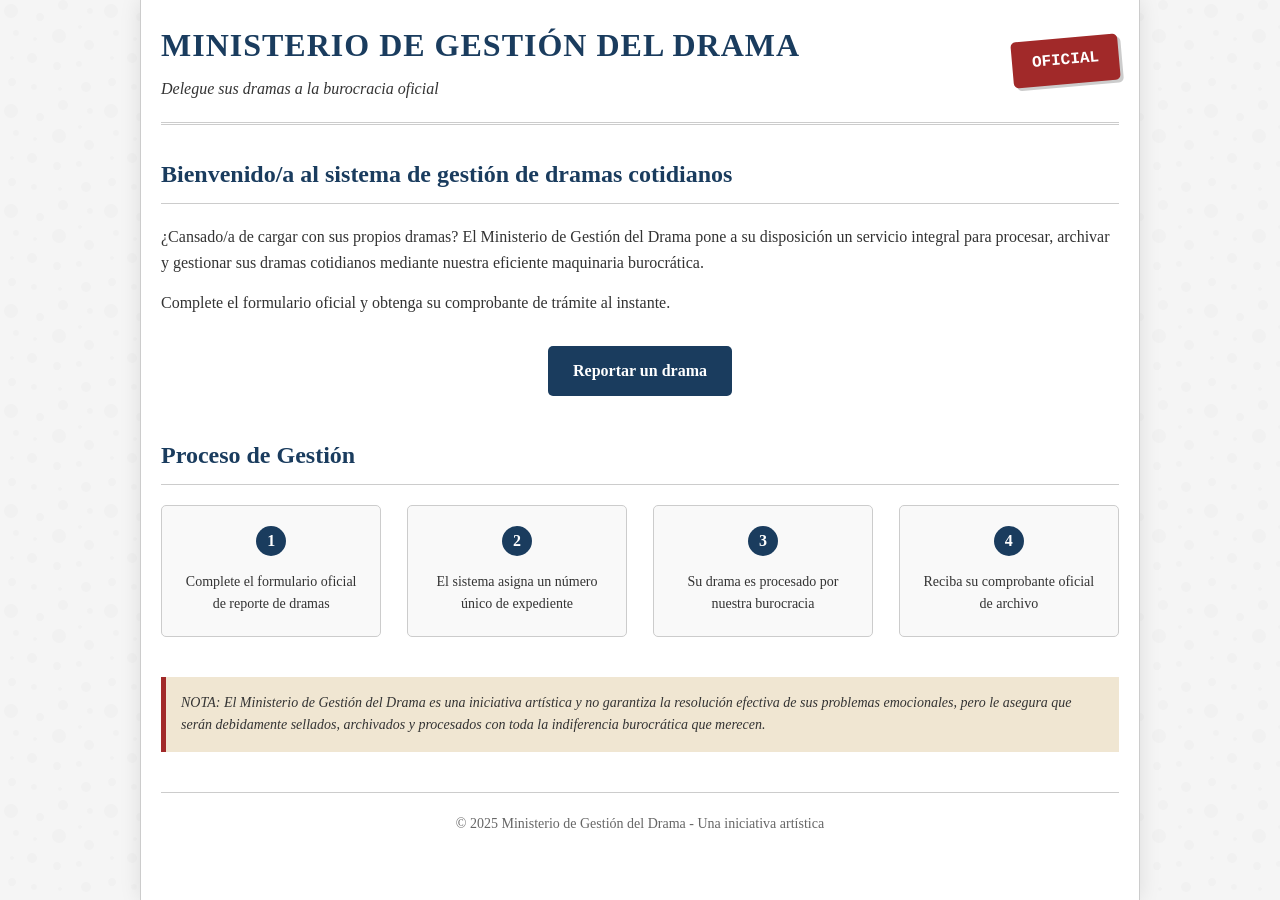
==== index.html @ ed33182b "primera version de la portada y del formulario de gestion" ====
<!DOCTYPE html>
<html lang="es">
<head>
    <meta charset="UTF-8">
    <meta name="viewport" content="width=device-width, initial-scale=1.0">
    <title>Ministerio de Gestión del Drama</title>
    <link rel="stylesheet" href="styles.css">
</head>
<body>
    <div class="container">
        <header>
            <div class="header-content">
                <div class="logo">
                    <h1>Ministerio de Gestión del Drama</h1>
                    <p class="tagline">Delegue sus dramas a la burocracia oficial</p>
                </div>
                <div class="stamp">OFICIAL</div>
            </div>
        </header>
        
        <main>
            <section class="intro">
                <h2>Bienvenido/a al sistema de gestión de dramas cotidianos</h2>
                <p>¿Cansado/a de cargar con sus propios dramas? El Ministerio de Gestión del Drama pone a su disposición
                    un servicio integral para procesar, archivar y gestionar sus dramas cotidianos mediante nuestra
                    eficiente maquinaria burocrática.</p>
                <p>Complete el formulario oficial y obtenga su comprobante de trámite al instante.</p>
                
                <div class="cta-button">
                    <a href="formulario-drama.html" class="button">Reportar un drama</a>
                </div>
            </section>
            
            <section class="process">
                <h2>Proceso de Gestión</h2>
                <div class="steps">
                    <div class="step">
                        <div class="step-number">1</div>
                        <div class="step-desc">Complete el formulario oficial de reporte de dramas</div>
                    </div>
                    <div class="step">
                        <div class="step-number">2</div>
                        <div class="step-desc">El sistema asigna un número único de expediente</div>
                    </div>
                    <div class="step">
                        <div class="step-number">3</div>
                        <div class="step-desc">Su drama es procesado por nuestra burocracia</div>
                    </div>
                    <div class="step">
                        <div class="step-number">4</div>
                        <div class="step-desc">Reciba su comprobante oficial de archivo</div>
                    </div>
                </div>
            </section>
            
            <section class="disclaimer">
                <p>NOTA: El Ministerio de Gestión del Drama es una iniciativa artística y no garantiza la resolución efectiva
                    de sus problemas emocionales, pero le asegura que serán debidamente sellados, archivados y procesados con toda
                    la indiferencia burocrática que merecen.</p>
            </section>
        </main>
        
        <footer>
            <p>© 2025 Ministerio de Gestión del Drama - Una iniciativa artística</p>
        </footer>
    </div>
</body>
</html>
---- styles.css ----
/* Estilos generales */
:root {
    --primary-color: #1a3c5e;
    --secondary-color: #a12929;
    --accent-color: #f0e6d2;
    --text-color: #333;
    --light-bg: #f9f9f9;
    --border-color: #ccc;
}

* {
    margin: 0;
    padding: 0;
    box-sizing: border-box;
}

body {
    font-family: 'Times New Roman', Times, serif;
    color: var(--text-color);
    line-height: 1.6;
    background-color: #f5f5f5;
    background-image: url("data:image/svg+xml,%3Csvg width='100' height='100' viewBox='0 0 100 100' xmlns='http://www.w3.org/2000/svg'%3E%3Cpath d='M11 18c3.866 0 7-3.134 7-7s-3.134-7-7-7-7 3.134-7 7 3.134 7 7 7zm48 25c3.866 0 7-3.134 7-7s-3.134-7-7-7-7 3.134-7 7 3.134 7 7 7zm-43-7c1.657 0 3-1.343 3-3s-1.343-3-3-3-3 1.343-3 3 1.343 3 3 3zm63 31c1.657 0 3-1.343 3-3s-1.343-3-3-3-3 1.343-3 3 1.343 3 3 3zM34 90c1.657 0 3-1.343 3-3s-1.343-3-3-3-3 1.343-3 3 1.343 3 3 3zm56-76c1.657 0 3-1.343 3-3s-1.343-3-3-3-3 1.343-3 3 1.343 3 3 3zM12 86c2.21 0 4-1.79 4-4s-1.79-4-4-4-4 1.79-4 4 1.79 4 4 4zm28-65c2.21 0 4-1.79 4-4s-1.79-4-4-4-4 1.79-4 4 1.79 4 4 4zm23-11c2.76 0 5-2.24 5-5s-2.24-5-5-5-5 2.24-5 5 2.24 5 5 5zm-6 60c2.21 0 4-1.79 4-4s-1.79-4-4-4-4 1.79-4 4 1.79 4 4 4zm29 22c2.76 0 5-2.24 5-5s-2.24-5-5-5-5 2.24-5 5 2.24 5 5 5zM32 63c2.76 0 5-2.24 5-5s-2.24-5-5-5-5 2.24-5 5 2.24 5 5 5zm57-13c2.76 0 5-2.24 5-5s-2.24-5-5-5-5 2.24-5 5 2.24 5 5 5zm-9-21c1.105 0 2-.895 2-2s-.895-2-2-2-2 .895-2 2 .895 2 2 2zM60 91c1.105 0 2-.895 2-2s-.895-2-2-2-2 .895-2 2 .895 2 2 2zM35 41c1.105 0 2-.895 2-2s-.895-2-2-2-2 .895-2 2 .895 2 2 2zM12 60c1.105 0 2-.895 2-2s-.895-2-2-2-2 .895-2 2 .895 2 2 2z' fill='%23e0e0e0' fill-opacity='0.2' fill-rule='evenodd'/%3E%3C/svg%3E");
}

.container {
    max-width: 1000px;
    margin: 0 auto;
    padding: 20px;
    background-color: white;
    box-shadow: 0 0 20px rgba(0, 0, 0, 0.1);
    border-left: 1px solid var(--border-color);
    border-right: 1px solid var(--border-color);
    min-height: 100vh;
}

/* Encabezado */
header {
    border-bottom: 3px double var(--border-color);
    margin-bottom: 30px;
    padding-bottom: 20px;
}

.header-content {
    display: flex;
    justify-content: space-between;
    align-items: center;
}

.logo h1 {
    color: var(--primary-color);
    font-size: 32px;
    text-transform: uppercase;
    letter-spacing: 1px;
    margin-bottom: 5px;
}

.tagline {
    font-style: italic;
    color: var(--text-color);
    font-size: 16px;
}

.stamp {
    background-color: var(--secondary-color);
    color: white;
    padding: 10px 20px;
    font-weight: bold;
    border-radius: 5px;
    transform: rotate(-5deg);
    box-shadow: 3px 3px 0 rgba(0, 0, 0, 0.2);
    font-family: 'Courier New', Courier, monospace;
}

/* Secciones principales */
section {
    margin-bottom: 40px;
}

h2 {
    color: var(--primary-color);
    border-bottom: 1px solid var(--border-color);
    padding-bottom: 10px;
    margin-bottom: 20px;
}

.intro p {
    margin-bottom: 15px;
}

/* Botones */
.cta-button {
    text-align: center;
    margin: 30px 0;
}

.button {
    display: inline-block;
    background-color: var(--primary-color);
    color: white;
    padding: 12px 25px;
    text-decoration: none;
    border-radius: 5px;
    font-weight: bold;
    transition: background-color 0.3s;
    cursor: pointer;
    border: none;
    font-family: inherit;
    font-size: 16px;
}

.button:hover {
    background-color: #2a5985;
}

.button-secondary {
    background-color: #6c757d;
}

.button-secondary:hover {
    background-color: #5a6268;
}

/* Pasos del proceso */
.steps {
    display: flex;
    justify-content: space-between;
    margin-top: 20px;
    flex-wrap: wrap;
}

.step {
    width: 23%;
    text-align: center;
    background-color: var(--light-bg);
    padding: 20px;
    border: 1px solid var(--border-color);
    border-radius: 5px;
    position: relative;
}

.step-number {
    width: 30px;
    height: 30px;
    background-color: var(--primary-color);
    color: white;
    border-radius: 50%;
    display: flex;
    justify-content: center;
    align-items: center;
    margin: 0 auto 15px;
    font-weight: bold;
}

.step-desc {
    font-size: 14px;
}

/* Notas y disclaimers */
.disclaimer {
    background-color: var(--accent-color);
    padding: 15px;
    border-left: 5px solid var(--secondary-color);
    font-size: 14px;
    font-style: italic;
}

/* Formulario */
.form-section {
    background-color: white;
    padding: 30px;
    border: 1px solid var(--border-color);
    border-radius: 5px;
}

.instructions {
    margin-bottom: 25px;
    font-style: italic;
}

.form-group {
    margin-bottom: 20px;
}

label {
    display: block;
    margin-bottom: 8px;
    font-weight: bold;
}

input[type="text"],
input[type="date"],
select,
textarea {
    width: 100%;
    padding: 10px;
    border: 1px solid var(--border-color);
    border-radius: 4px;
    font-family: inherit;
    font-size: 16px;
}
input[type="range"] {
    width: 100%;
}

.range-labels {
    display: flex;
    justify-content: space-between;
    margin-top: 5px;
    font-size: 12px;
}

.selected-value {
    text-align: center;
    margin-top: 5px;
    font-weight: bold;
}

.checkbox-group {
    display: flex;
    flex-wrap: wrap;
}

.checkbox-group label {
    margin-right: 15px;
    margin-bottom: 10px;
    font-weight: normal;
    display: flex;
    align-items: center;
}

.checkbox-group input[type="checkbox"] {
    margin-right: 5px;
}

.acceptance {
    background-color: var(--light-bg);
    padding: 15px;
    border-radius: 4px;
}

.form-actions {
    display: flex;
    justify-content: space-between;
    margin-top: 30px;
}

/* Footer */
footer {
    margin-top: 40px;
    padding-top: 20px;
    border-top: 1px solid var(--border-color);
    text-align: center;
    font-size: 14px;
    color: #666;
}

footer a {
    color: var(--primary-color);
    text-decoration: none;
}

footer a:hover {
    text-decoration: underline;
}

/* Estilos para PDF */
#pdfTemplate {
    font-family: 'Times New Roman', Times, serif;
    color: #000;
    line-height: 1.5;
}

/* Media queries para responsividad */
@media (max-width: 768px) {
    .header-content {
        flex-direction: column;
        text-align: center;
    }
    
    .stamp {
        margin-top: 15px;
    }
    
    .steps {
        flex-direction: column;
    }
    
    .step {
        width: 100%;
        margin-bottom: 15px;
    }
    
    .form-actions {
        flex-direction: column;
    }
    
    button {
        margin-bottom: 10px;
    }
}
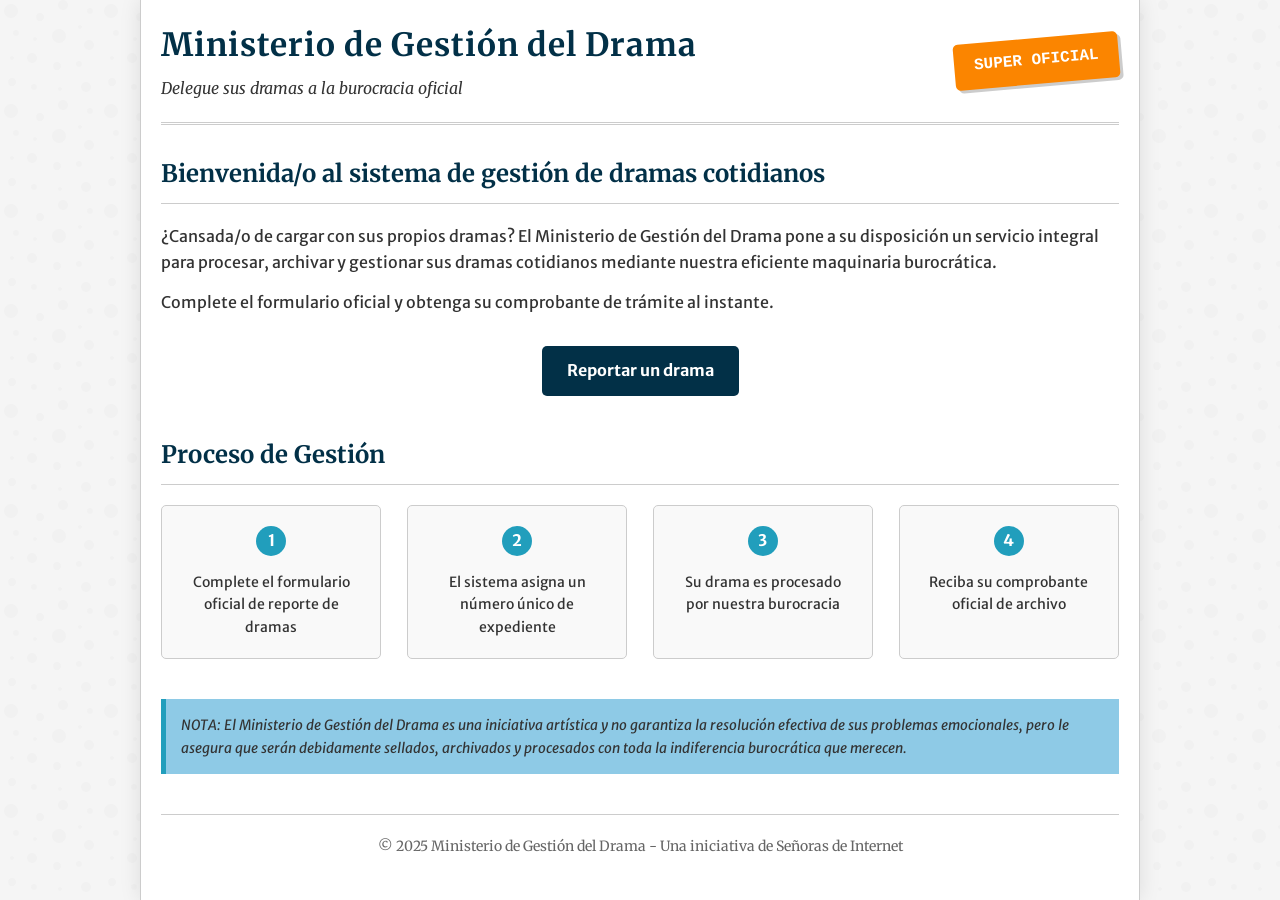
==== commit 7ac33b3f: "cambios de estilos,tipografia y algunos textos" ====
--- a/index.html
+++ b/index.html
@@ -4,6 +4,9 @@
     <meta charset="UTF-8">
     <meta name="viewport" content="width=device-width, initial-scale=1.0">
     <title>Ministerio de Gestión del Drama</title>
+    <link rel="preconnect" href="https://fonts.googleapis.com">
+    <link rel="preconnect" href="https://fonts.gstatic.com" crossorigin>
+    <link href="https://fonts.googleapis.com/css2?family=Merriweather+Sans:ital,wght@0,300..800;1,300..800&family=Merriweather:ital,opsz,wght@0,18..144,300..900;1,18..144,300..900&display=swap" rel="stylesheet">
     <link rel="stylesheet" href="styles.css">
 </head>
 <body>
@@ -14,14 +17,14 @@
                     <h1>Ministerio de Gestión del Drama</h1>
                     <p class="tagline">Delegue sus dramas a la burocracia oficial</p>
                 </div>
-                <div class="stamp">OFICIAL</div>
+                <div class="stamp">SUPER OFICIAL</div>
             </div>
         </header>
         
         <main>
             <section class="intro">
-                <h2>Bienvenido/a al sistema de gestión de dramas cotidianos</h2>
-                <p>¿Cansado/a de cargar con sus propios dramas? El Ministerio de Gestión del Drama pone a su disposición
+                <h2>Bienvenida/o al sistema de gestión de dramas cotidianos</h2>
+                <p>¿Cansada/o de cargar con sus propios dramas? El Ministerio de Gestión del Drama pone a su disposición
                     un servicio integral para procesar, archivar y gestionar sus dramas cotidianos mediante nuestra
                     eficiente maquinaria burocrática.</p>
                 <p>Complete el formulario oficial y obtenga su comprobante de trámite al instante.</p>
@@ -61,7 +64,7 @@
         </main>
         
         <footer>
-            <p>© 2025 Ministerio de Gestión del Drama - Una iniciativa artística</p>
+            <p>© 2025 Ministerio de Gestión del Drama - Una iniciativa de Señoras de Internet</p>
         </footer>
     </div>
 </body>
--- a/styles.css
+++ b/styles.css
@@ -1,8 +1,10 @@
 /* Estilos generales */
 :root {
-    --primary-color: #1a3c5e;
-    --secondary-color: #a12929;
-    --accent-color: #f0e6d2;
+    --primary-color: #023047;
+    --secondary-color: #ffb703;
+    --accent-color: #fb8500;
+    --secondary-accent-color:#219ebc;
+    --background-accent-color:#8ecae6;
     --text-color: #333;
     --light-bg: #f9f9f9;
     --border-color: #ccc;
@@ -15,7 +17,11 @@
 }
 
 body {
-    font-family: 'Times New Roman', Times, serif;
+    /* font-family: 'Times New Roman', Times, serif; */
+    font-family: "Merriweather Sans", sans-serif;
+    font-optical-sizing: auto;
+    font-weight: 400;
+    font-style: normal;
     color: var(--text-color);
     line-height: 1.6;
     background-color: #f5f5f5;
@@ -38,18 +44,25 @@
     border-bottom: 3px double var(--border-color);
     margin-bottom: 30px;
     padding-bottom: 20px;
+    font-family: "Merriweather", serif;
 }
 
 .header-content {
     display: flex;
     justify-content: space-between;
     align-items: center;
+}
+
+.header-content a {
+    text-decoration: none;
+    color: var(--primary-color);
 }
 
 .logo h1 {
     color: var(--primary-color);
     font-size: 32px;
-    text-transform: uppercase;
+    font-weight: 700;
+    /* text-transform: uppercase; */
     letter-spacing: 1px;
     margin-bottom: 5px;
 }
@@ -61,10 +74,10 @@
 }
 
 .stamp {
-    background-color: var(--secondary-color);
+    background-color: var(--accent-color);
     color: white;
     padding: 10px 20px;
-    font-weight: bold;
+    font-weight: 900;
     border-radius: 5px;
     transform: rotate(-5deg);
     box-shadow: 3px 3px 0 rgba(0, 0, 0, 0.2);
@@ -77,6 +90,7 @@
 }
 
 h2 {
+    font-family: "Merriweather", serif;
     color: var(--primary-color);
     border-bottom: 1px solid var(--border-color);
     padding-bottom: 10px;
@@ -109,7 +123,8 @@
 }
 
 .button:hover {
-    background-color: #2a5985;
+    /* background-color: #2a5985; */
+    background-color: var(--secondary-color);
 }
 
 .button-secondary {
@@ -141,7 +156,7 @@
 .step-number {
     width: 30px;
     height: 30px;
-    background-color: var(--primary-color);
+    background-color: var(--secondary-accent-color);
     color: white;
     border-radius: 50%;
     display: flex;
@@ -157,9 +172,9 @@
 
 /* Notas y disclaimers */
 .disclaimer {
-    background-color: var(--accent-color);
+    background-color: var(--background-accent-color);
     padding: 15px;
-    border-left: 5px solid var(--secondary-color);
+    border-left: 5px solid var(--secondary-accent-color);
     font-size: 14px;
     font-style: italic;
 }
@@ -173,6 +188,7 @@
 }
 
 .instructions {
+    font-family: "Merriweather", serif;
     margin-bottom: 25px;
     font-style: italic;
 }
@@ -184,7 +200,7 @@
 label {
     display: block;
     margin-bottom: 8px;
-    font-weight: bold;
+    font-weight: 400;
 }
 
 input[type="text"],
@@ -196,10 +212,11 @@
     border: 1px solid var(--border-color);
     border-radius: 4px;
     font-family: inherit;
-    font-size: 16px;
+    font-size: 14px;
 }
 input[type="range"] {
     width: 100%;
+    accent-color:var(--secondary-accent-color);
 }
 
 .range-labels {
@@ -246,6 +263,7 @@
 
 /* Footer */
 footer {
+    font-family: "Merriweather", serif;
     margin-top: 40px;
     padding-top: 20px;
     border-top: 1px solid var(--border-color);
@@ -265,7 +283,8 @@
 
 /* Estilos para PDF */
 #pdfTemplate {
-    font-family: 'Times New Roman', Times, serif;
+    /* font-family: 'Times New Roman', Times, serif; */
+    font-family: "Merriweather", serif;
     color: #000;
     line-height: 1.5;
 }
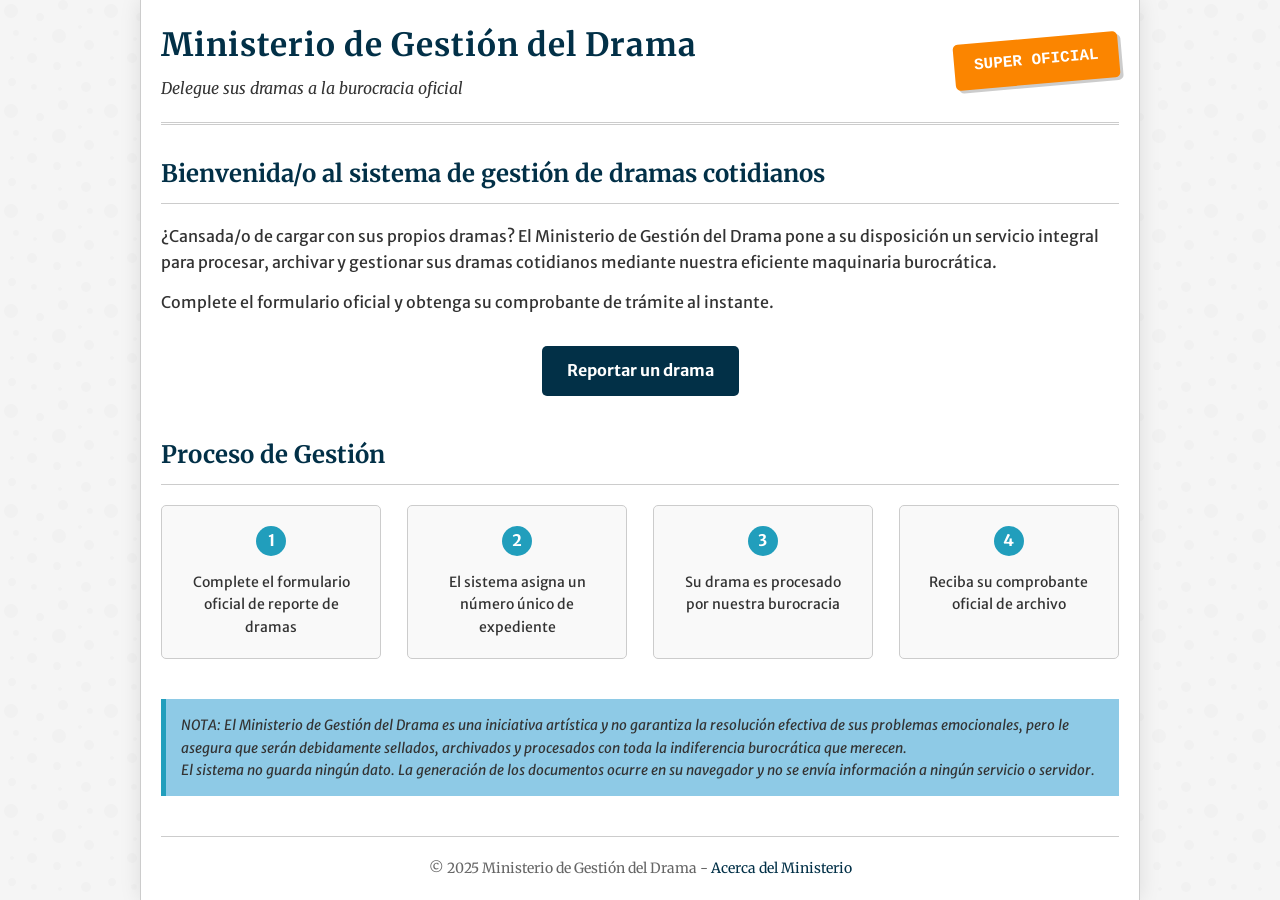
==== commit a8b29602: "Agregado de sección 'acerca del ministerio'" ====
--- a/index.html
+++ b/index.html
@@ -59,12 +59,12 @@
             <section class="disclaimer">
                 <p>NOTA: El Ministerio de Gestión del Drama es una iniciativa artística y no garantiza la resolución efectiva
                     de sus problemas emocionales, pero le asegura que serán debidamente sellados, archivados y procesados con toda
-                    la indiferencia burocrática que merecen.</p>
+                    la indiferencia burocrática que merecen.<br>El sistema no guarda ningún dato. La generación de los documentos ocurre en su navegador y no se envía información a ningún servicio o servidor.</p>
             </section>
         </main>
         
         <footer>
-            <p>© 2025 Ministerio de Gestión del Drama - Una iniciativa de Señoras de Internet</p>
+            <p>© 2025 Ministerio de Gestión del Drama - <a href="acerca-drama.html">Acerca del Ministerio</a></p>
         </footer>
     </div>
 </body>
--- a/styles.css
+++ b/styles.css
@@ -99,6 +99,14 @@
 
 .intro p {
     margin-bottom: 15px;
+}
+
+.intro p a{
+    color: var(--primary-color);
+}
+
+.italica {
+    font-style: italic;
 }
 
 /* Botones */
@@ -283,8 +291,7 @@
 
 /* Estilos para PDF */
 #pdfTemplate {
-    /* font-family: 'Times New Roman', Times, serif; */
-    font-family: "Merriweather", serif;
+    font-family: 'Times New Roman', Times, serif;
     color: #000;
     line-height: 1.5;
 }
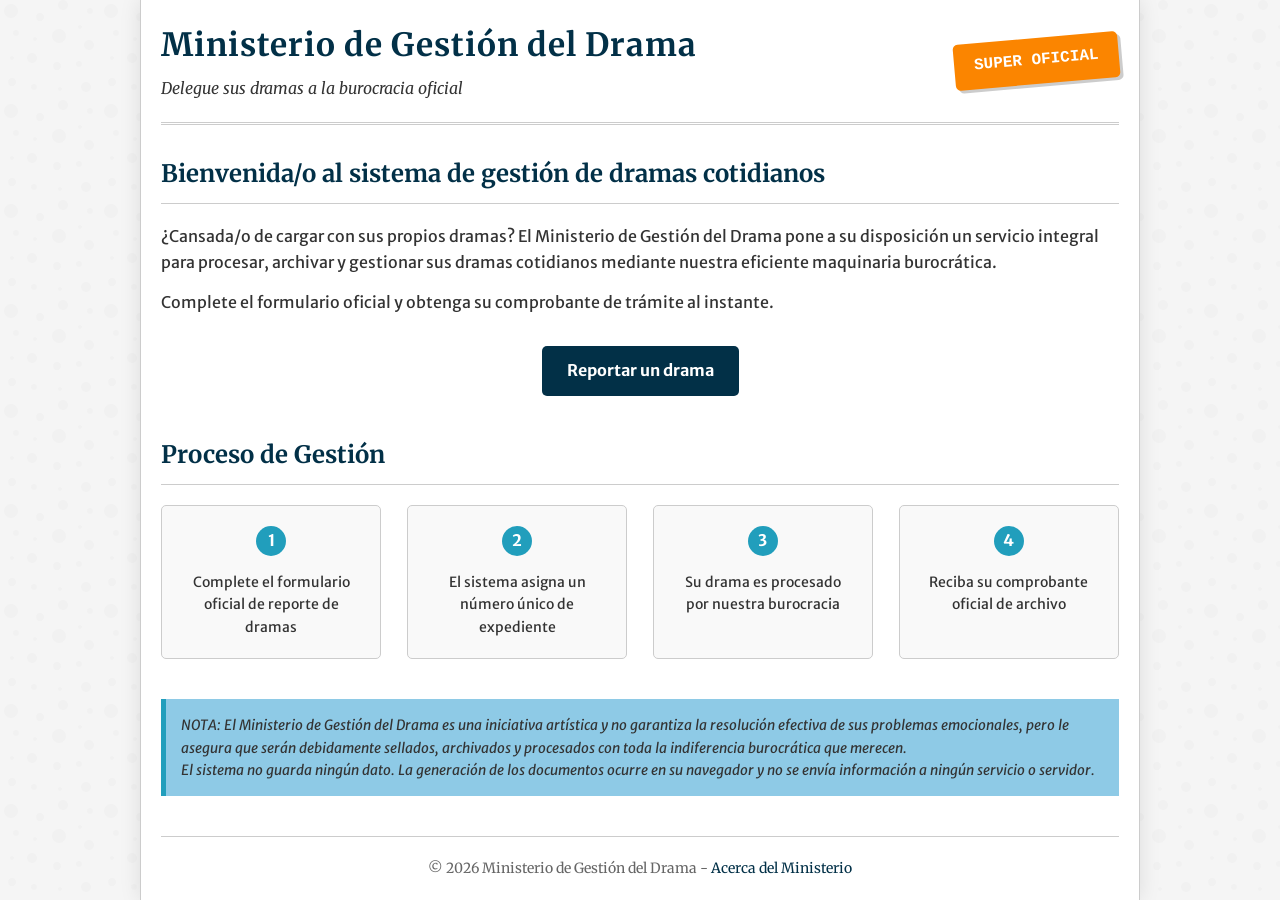
==== commit 613600bf: "Actualización de año 2025→2026 con año dinámico y analytics con Goatcounter - Reemplazo de todas las" ====
--- a/index.html
+++ b/index.html
@@ -8,6 +8,18 @@
     <link rel="preconnect" href="https://fonts.gstatic.com" crossorigin>
     <link href="https://fonts.googleapis.com/css2?family=Merriweather+Sans:ital,wght@0,300..800;1,300..800&family=Merriweather:ital,opsz,wght@0,18..144,300..900;1,18..144,300..900&display=swap" rel="stylesheet">
     <link rel="stylesheet" href="styles.css">
+    <!-- Open Graph -->
+    <meta property="og:title" content="Ministerio de Gestión del Drama">
+    <meta property="og:description" content="El Ministerio de Gestión del Drama pone a su disposición un servicio integral para procesar, archivar y gestionar sus dramas cotidianos mediante nuestra eficiente maquinaria burocrática.">
+    <meta property="og:image" content="https://valerialaura.com.ar/MiniDrama/preview-image.jpg">
+    <meta property="og:url" content="https://valerialaura.com.ar/MiniDrama/">
+    <meta property="og:type" content="website">
+    <meta property="og:locale" content="es_AR">
+    <!-- Twitter Card -->
+    <meta name="twitter:card" content="summary_large_image">
+    <meta name="twitter:title" content="Ministerio de Gestión del Drama">
+    <meta name="twitter:description" content="El Ministerio de Gestión del Drama pone a su disposición un servicio integral para procesar, archivar y gestionar sus dramas cotidianos mediante nuestra eficiente maquinaria burocrática.">
+    <meta name="twitter:image" content="https://valerialaura.com.ar/MiniDrama/preview-image.jpg">
 </head>
 <body>
     <div class="container">
@@ -64,8 +76,11 @@
         </main>
         
         <footer>
-            <p>© 2025 Ministerio de Gestión del Drama - <a href="acerca-drama.html">Acerca del Ministerio</a></p>
+            <p>© <span class="current-year">2026</span> Ministerio de Gestión del Drama - <a href="acerca-drama.html">Acerca del Ministerio</a></p>
         </footer>
     </div>
+    <script src="script.js"></script>
+    <script data-goatcounter="https://amigashacker.goatcounter.com/count"
+            async src="//gc.zgo.at/count.js"></script>
 </body>
 </html>
--- a/styles.css
+++ b/styles.css
@@ -97,6 +97,13 @@
     margin-bottom: 20px;
 }
 
+h3 {
+    font-family: "Merriweather", serif;
+    color: var(--primary-color);
+    padding-bottom: 5px;
+    margin-bottom: 10px;
+}
+
 .intro p {
     margin-bottom: 15px;
 }
@@ -108,6 +115,16 @@
 .italica {
     font-style: italic;
 }
+
+blockquote {
+    font-style: italic;
+    margin-top: 10px;
+    margin-bottom: 10px;
+    margin-left: 25px;
+    padding-left: 15px;
+    border-left: 3px solid #ccc;
+  }
+  
 
 /* Botones */
 .cta-button {
